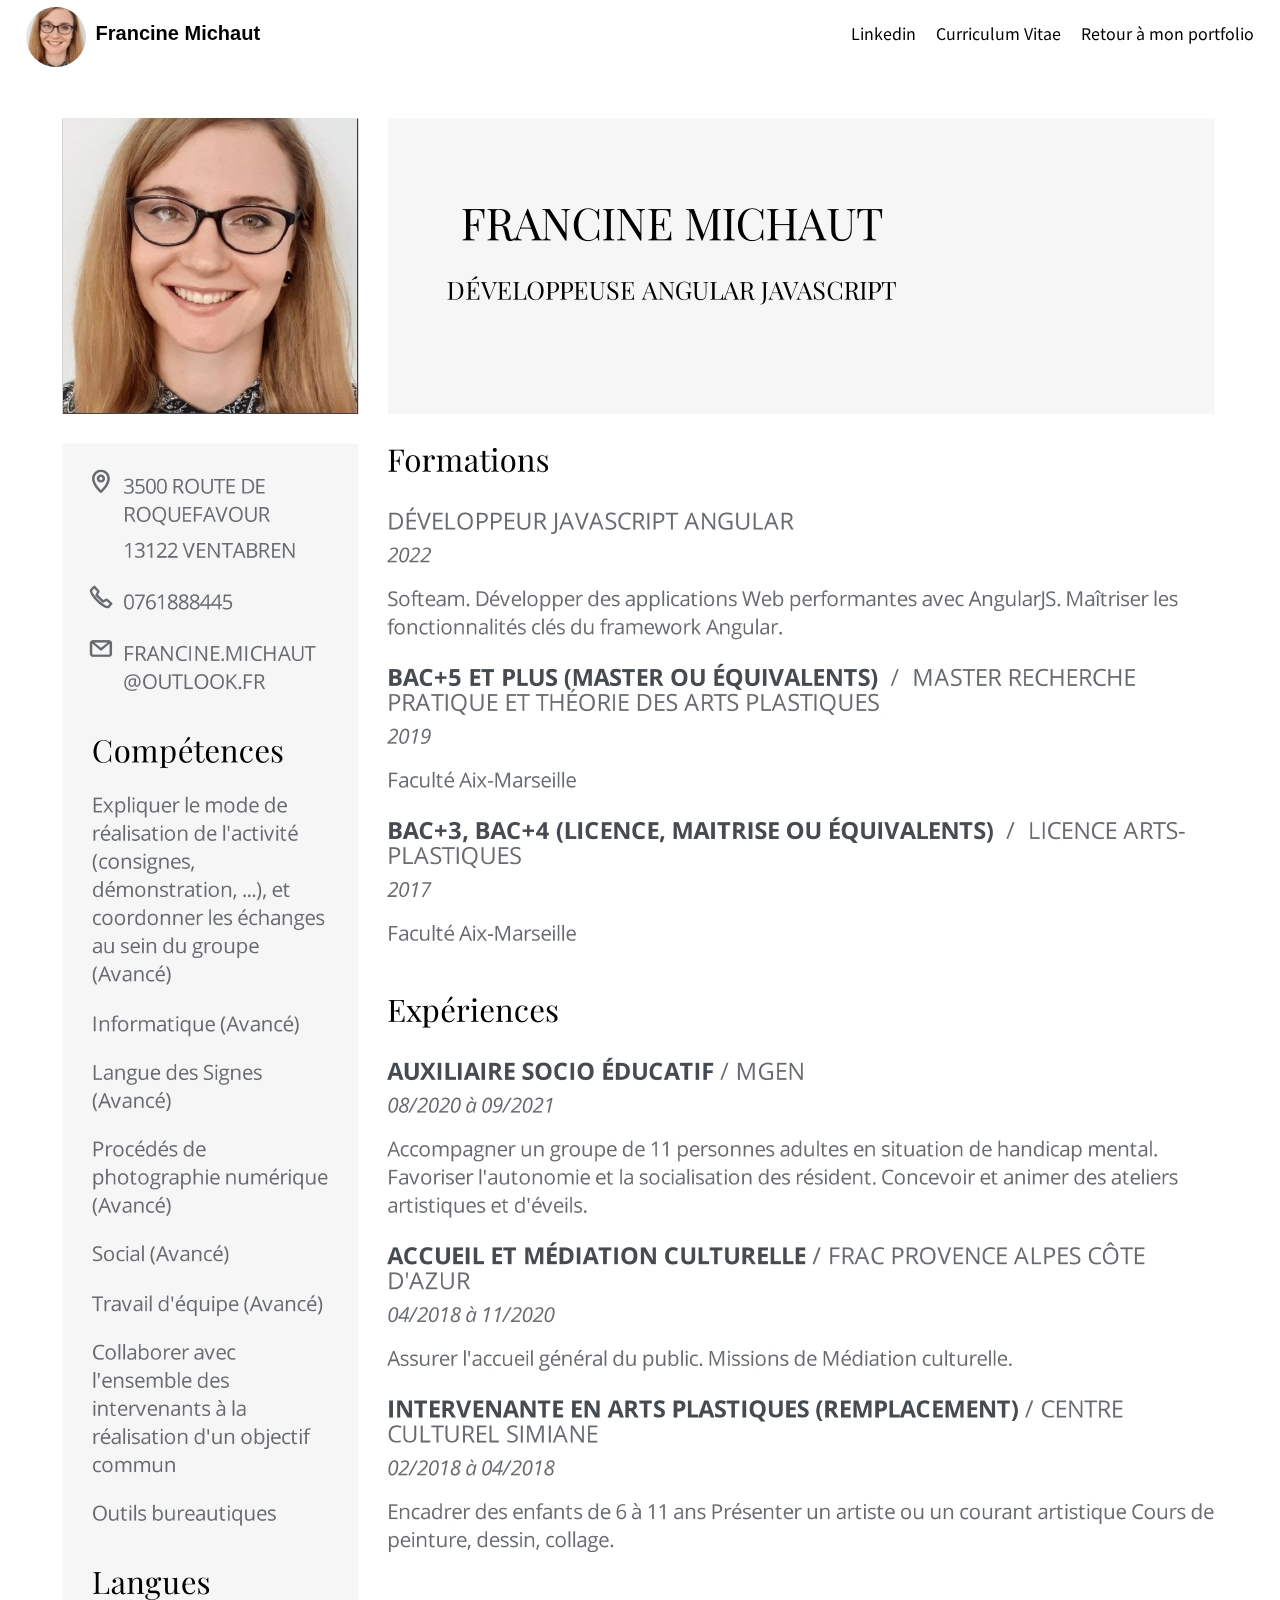
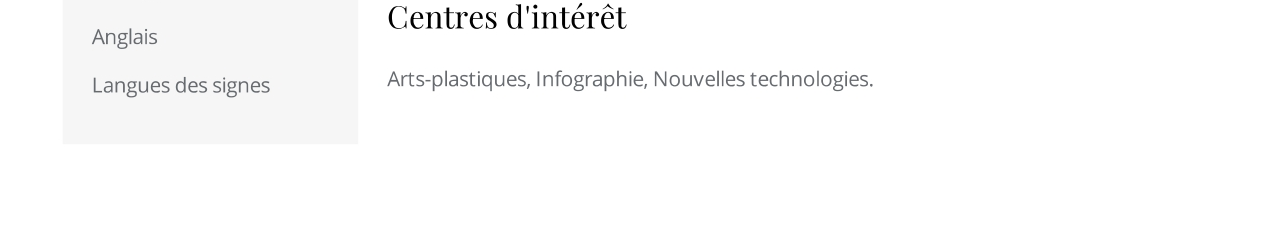
==== cv.html @ 4b1bee27 "first commit" ====
<!DOCTYPE html>
<html lang="en">
<head>
    <meta charset="UTF-8">
    <meta http-equiv="X-UA-Compatible" content="IE=edge">
    <meta name="viewport" content="width=device-width, initial-scale=1.0">
    <link rel="stylesheet" href="style.css" />
    <title>Document</title>
</head>
<body>
    <nav>
        <div class="profile">
            <img src="images/profil.jpg" alt="profile photo" />
            <h1>Francine Michaut</h1>
        </div>   
        <ul>
            <li><a id="boutonnav3" href='https://www.linkedin.com/in/francine-michaut-895959100/' target="_blank">Linkedin</a></li>
            
        
            <li><a id="boutonnav" href="cv.html">Curriculum Vitae</a></li>
            <li><a id="boutonnav2" href="index.html">Retour à mon portfolio</a></li>
        </ul>
    </nav>

    <img src="images/cv.jpg" target="_blank">
</body>
</html>
---- style.css ----
@import url('https://fonts.googleapis.com/css2?family=Noto+Sans+JP:wght@300;400&family=Oswald:wght@300&display=swap');

body {
	font-family: 'Noto Sans JP', sans-serif;
	padding: 0 2%;
	margin: 0;
}

nav {
	display: flex;
	flex-wrap: wrap;
	justify-content: space-between;
	align-items: center;
	background-color: white;
	position: sticky;
	top: 0;
}
nav .profile {
	display: flex;
	align-items: center;
}
nav .profile img {
	width: 60px;
	height: 60px;
	border-radius: 50%;
	margin-top: 3%;
}
nav .profile h1 {
	margin-left: 10px;
	font-size: 20px;
	font-family: 'Gill Sans', 'Gill Sans MT', Calibri, 'Trebuchet MS', sans-serif;
}
nav ul {
	display: flex;
	list-style-type: none;
}
nav ul li {
	margin-left: 20px;
	cursor: pointer;
	border-bottom: 1px solid #fff;
}
nav ul li :hover {
	border-bottom-color: #000;
}

#boutonnav{
	text-decoration: #000;
	color: #000;
}
#boutonnav2{
	text-decoration: #000;
	color: #000;
}
#boutonnav3{
	text-decoration: #000;
	color: #000;
}

.page-content {
	margin: 4%;
}
.page-content header {
	margin-top: 5%;
	max-width: 80%;
}
.page-content header h1 {
	margin: 0;
	text-transform: uppercase;
	font-family: 'Oswald', sans-serif;
	font-size: 6vw;
}
.page-content header p {
	line-height: 30px;
	color: #818181;
}



#vidnebuleuse {
	max-width: 100%;
	height: auto;
	margin-top: 5%;
	
}

/* #photohip .img{
	width: 50%;
	height: auto;
} */

.page-content .projects-section {
	margin-top: 6%;
}
.page-content .projects-section h1 {
	font-family: 'Oswald', sans-serif;
	text-transform: uppercase;
	font-size: 5vw;
	margin-bottom: 5%;
	margin-top: 5%;
}
.page-content .projects-section .projects {
	display: flex;
	flex-wrap: wrap;
}
.page-content .projects-section .project {
	margin-right: 70px;
	max-width: 500px;
}
.page-content .projects-section .project h4 {
	margin: 0;
}
.page-content .projects-section .project .description {
	font-size: 10px;
}
.page-content .projects-section .project .dates {
	font-size: 13px;
	color: rgb(145, 145, 145);
}

footer {
	margin-top: 5%;
	display: flex;
	flex-wrap: wrap;
	justify-content: space-around;
	padding: 10px;
	background-color: #000;
	color: white;
}
footer .colonne p {
	font-size: 12px;
	color: #ccc;
	cursor: pointer;
}
footer .colonne p:hover {
	color: #fff;
}

@media screen and (max-width: 700px) {
	nav {
		justify-content: center;
	}
	/* nav ul {
		display: none;
	} */

	.page-content header {
		margin-top: 10%;
		max-width: 100%;
	}
	.page-content .projects-section {
		margin-top: 15%;
	}
	.page-content .projects-section h1 {
		font-size: 1.5em;
	}
	.page-content .projects-section .project {
		margin-right: 0;
		margin-bottom: 20px;
		max-width: 100%;
	}
	.page-content .projects-section .project .description {
		font-size: 13px;
	}

	footer {
		justify-content: flex-start;
	}
	footer .column {
		width: 80%;
	}
}
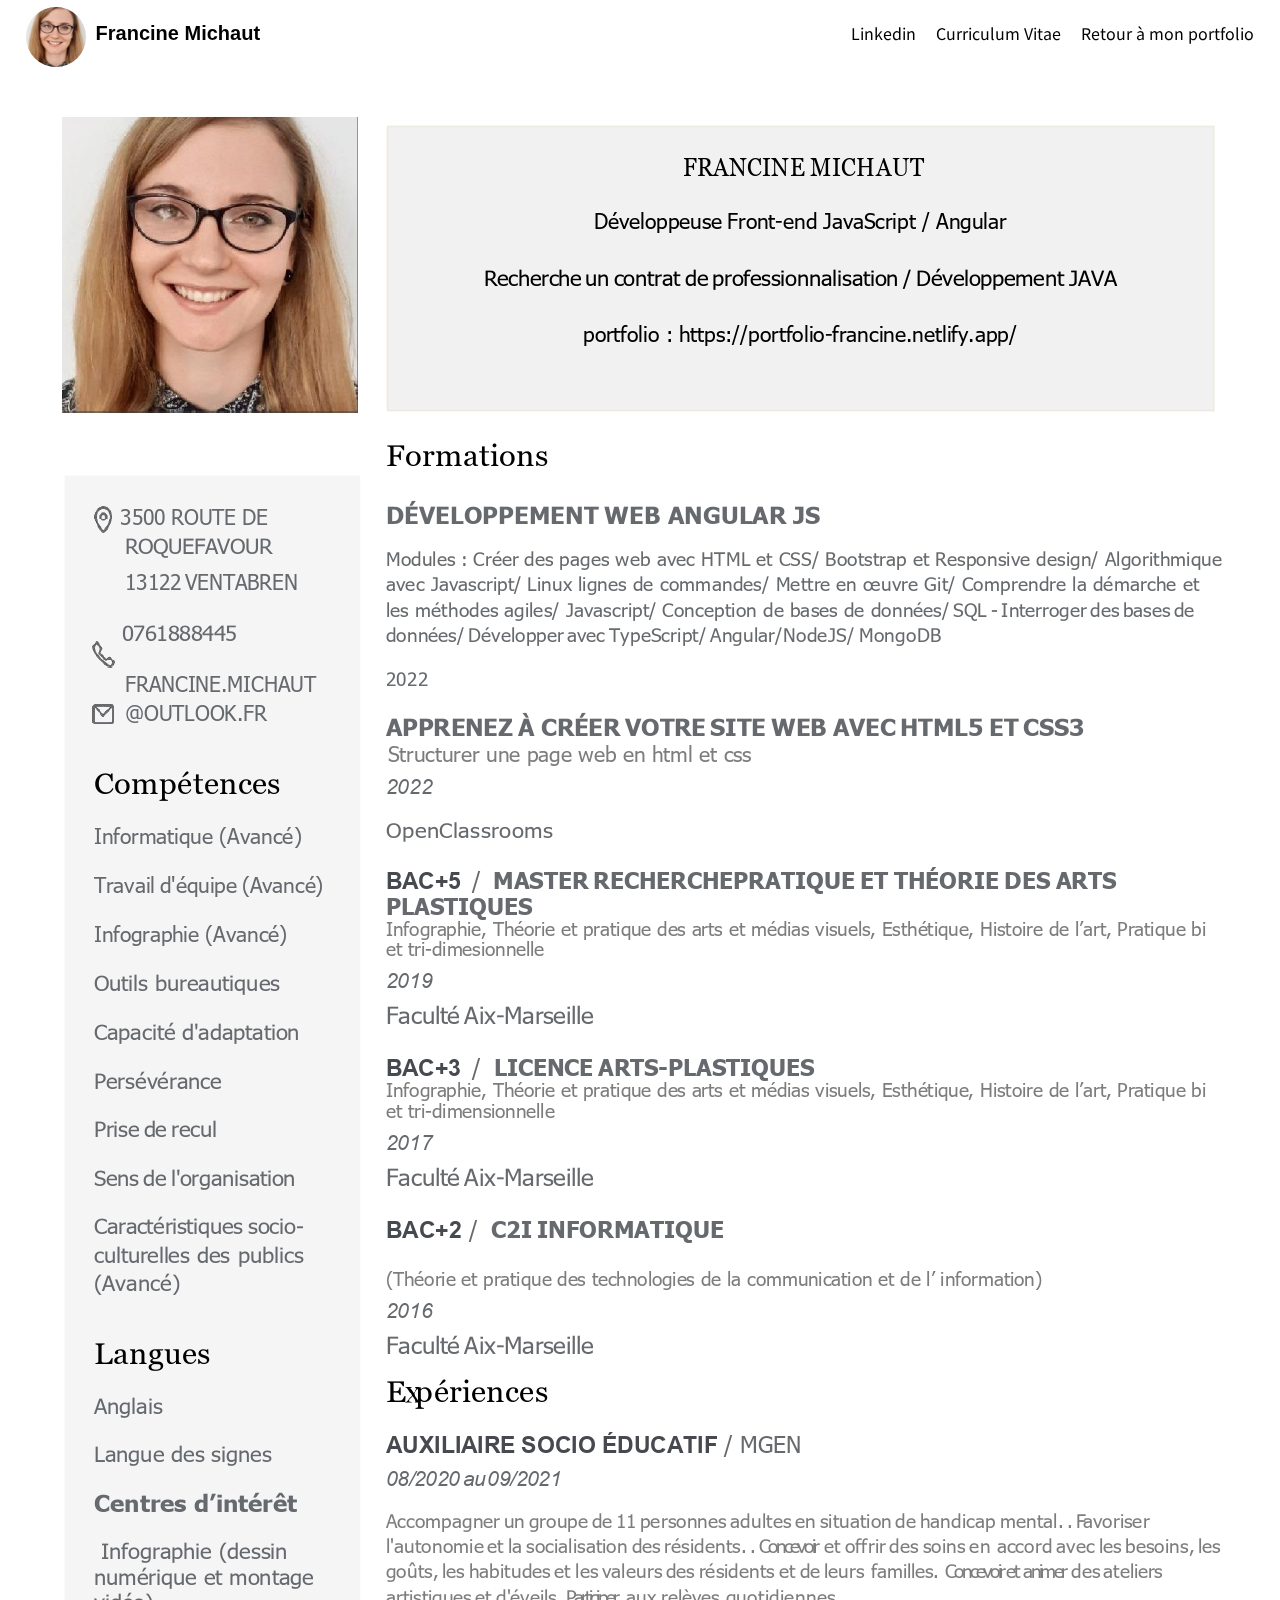
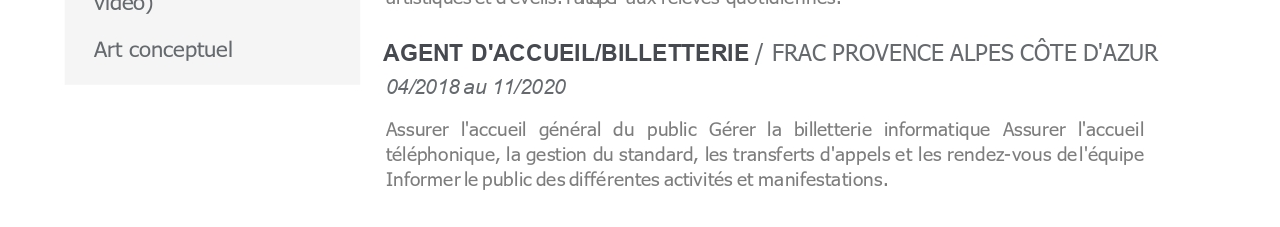
==== commit a32ac839: "change cv" ====
--- a/cv.html
+++ b/cv.html
@@ -22,6 +22,6 @@
         </ul>
     </nav>
 
-    <img src="images/cv.jpg" target="_blank">
+    <img src="images/cvFM.jpg" target="_blank">
 </body>
 </html>